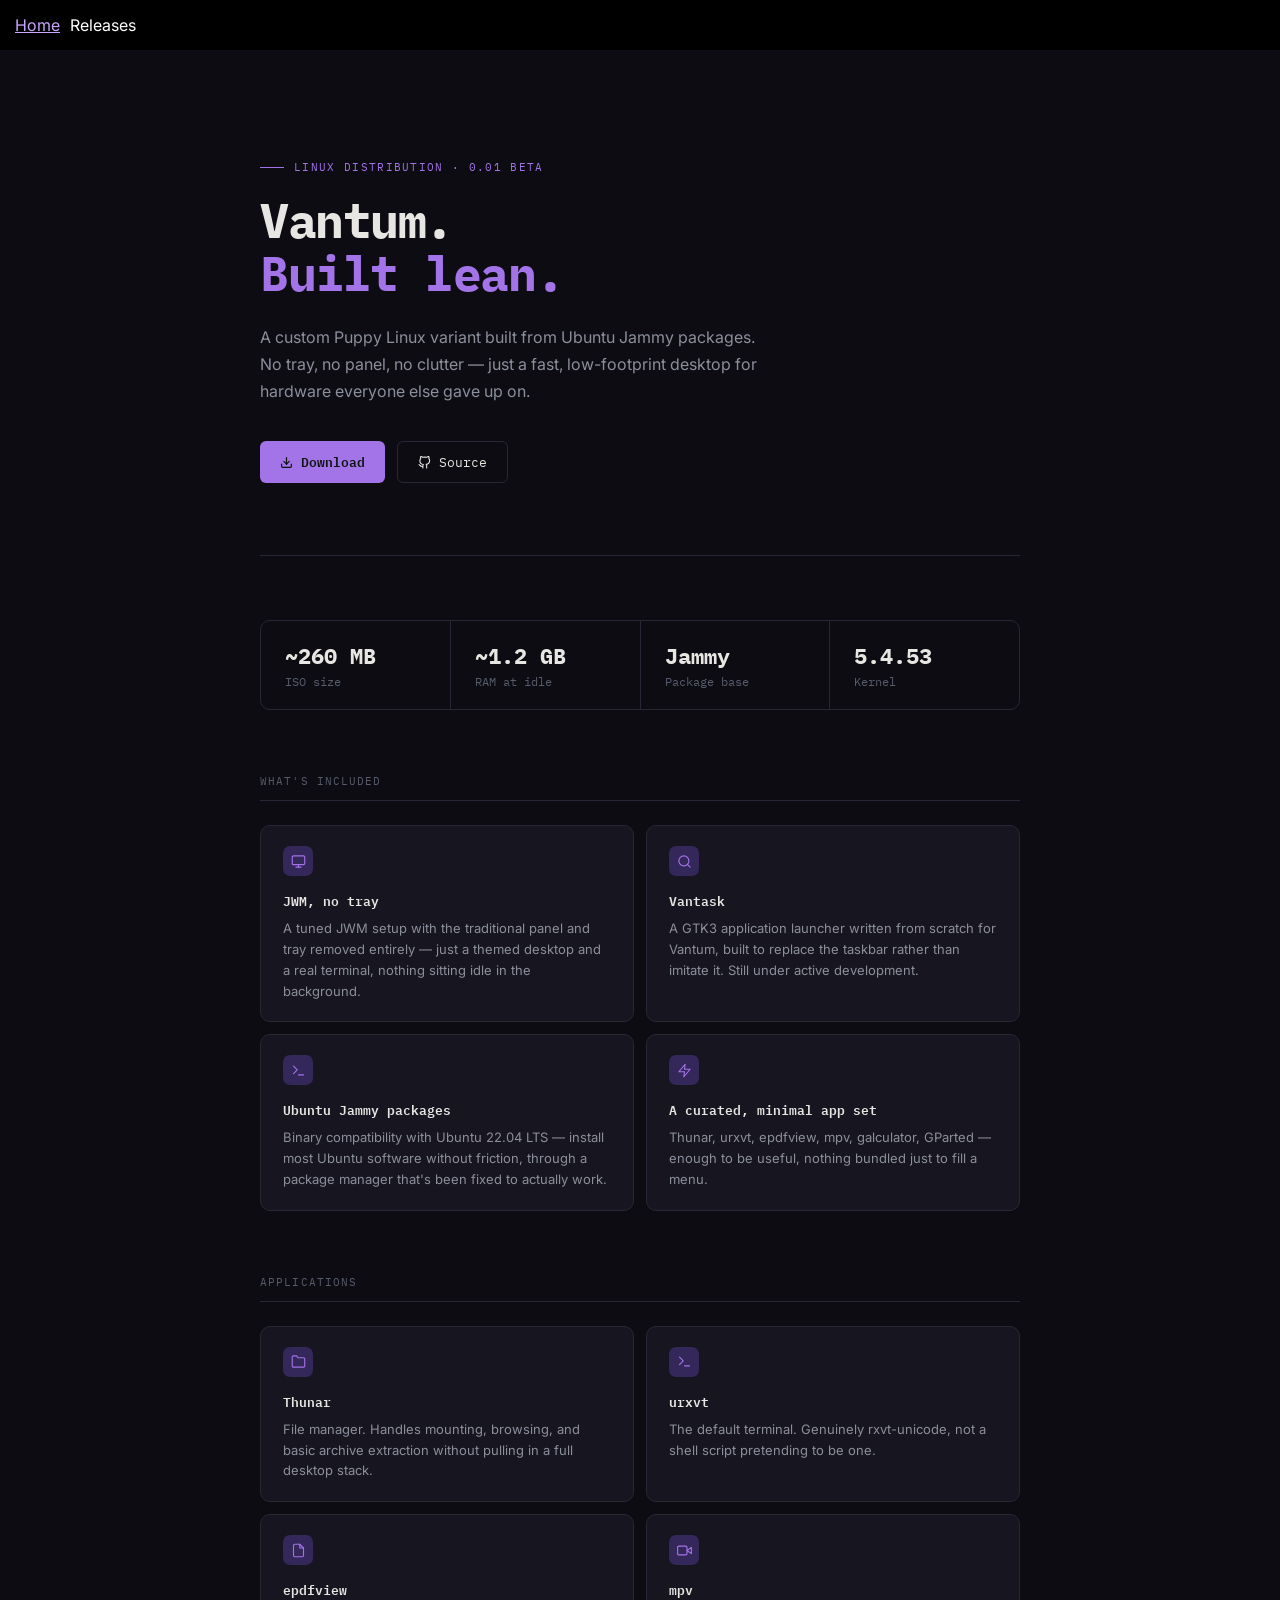
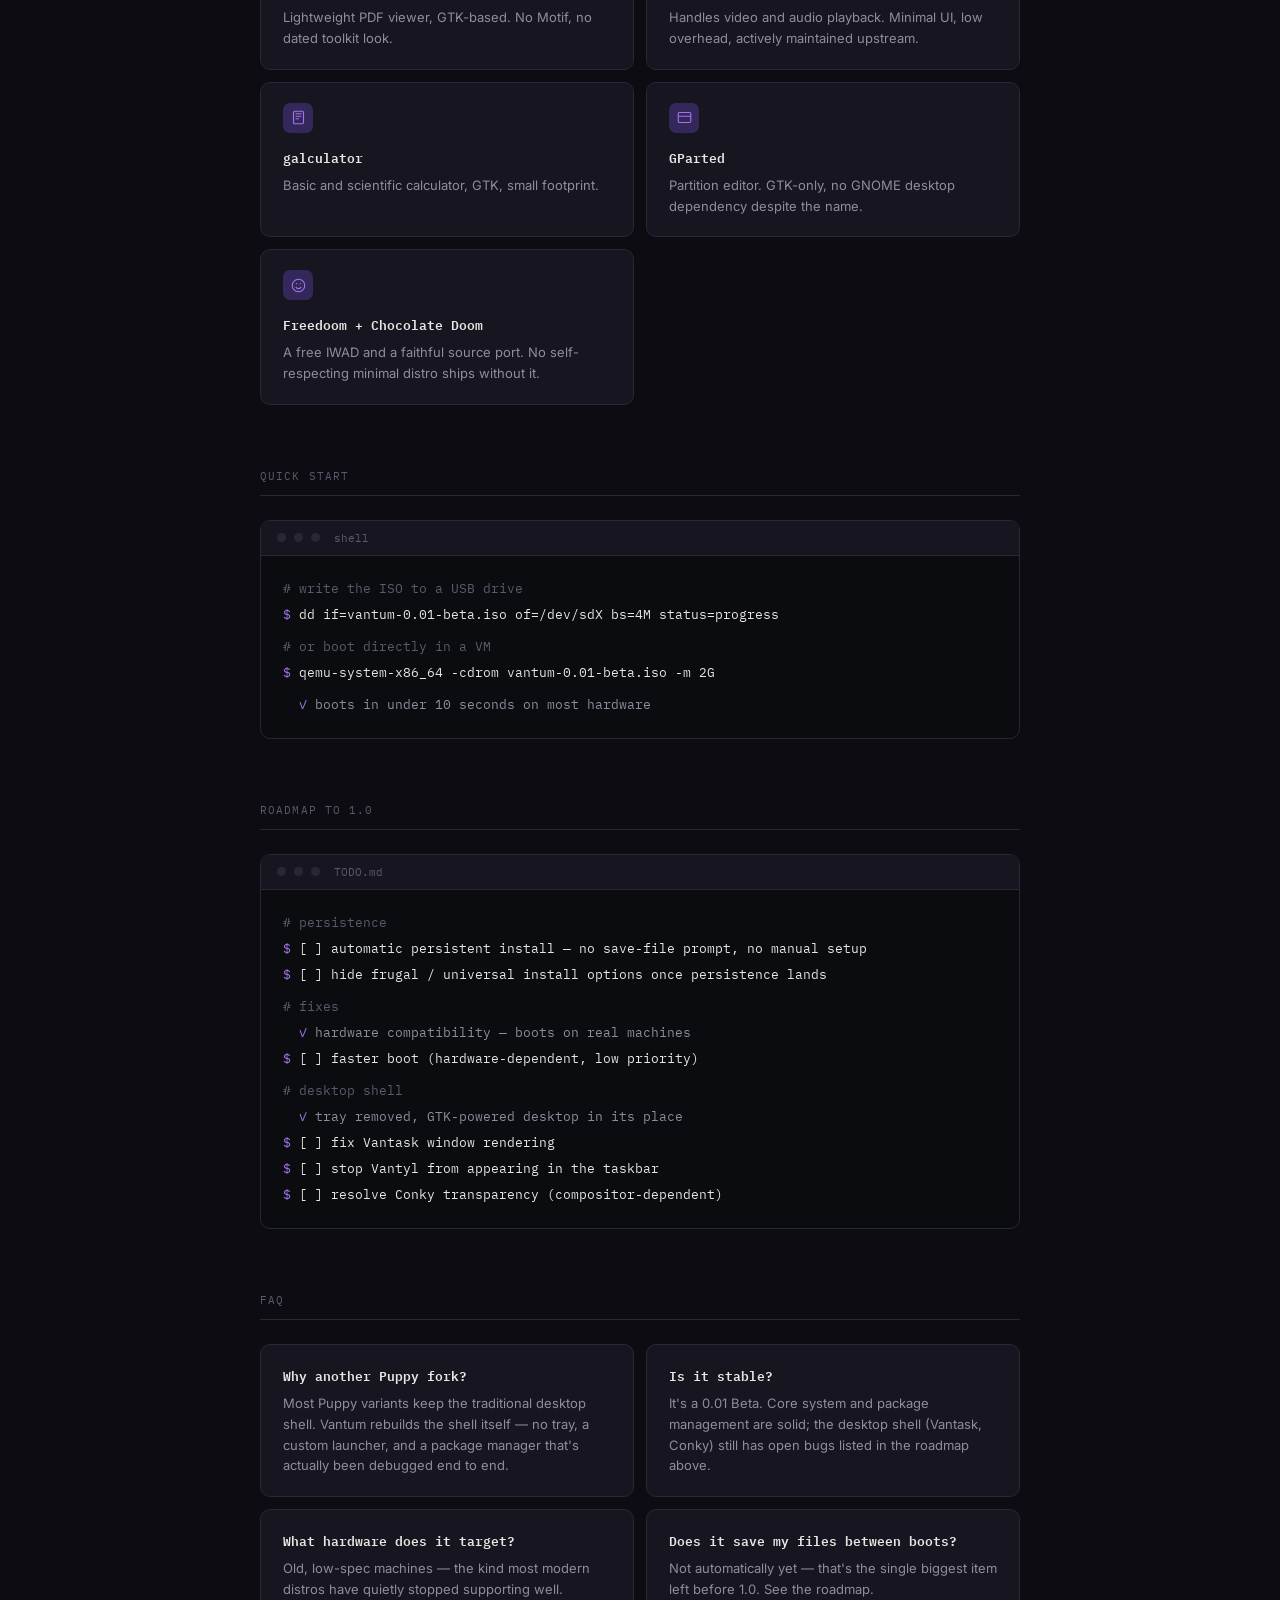
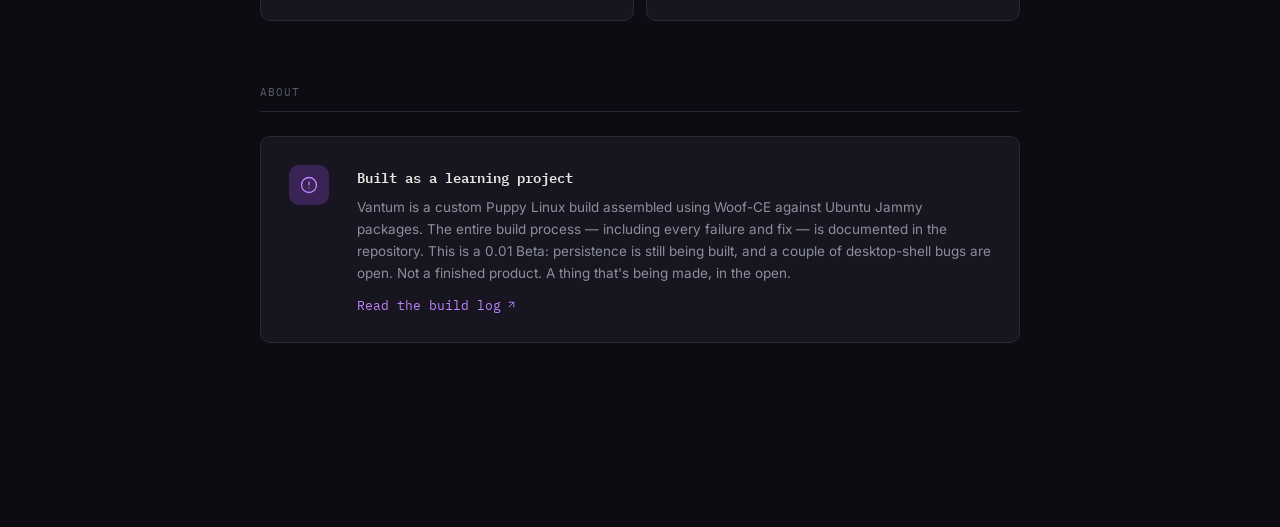
==== index.html @ b992422d "init: website" ====
<!doctype html>
<html lang="en">
  <head>
    <meta charset="UTF-8" />
    <meta name="viewport" content="width=device-width, initial-scale=1.0" />
    <title>Vantum — A lean Linux distribution</title>
    <link rel="preconnect" href="https://fonts.googleapis.com" />
    <link rel="preconnect" href="https://fonts.gstatic.com" crossorigin />
    <link
      href="https://fonts.googleapis.com/css2?family=IBM+Plex+Mono:wght@400;500;600;700&family=Inter:wght@400;500;600&display=swap"
      rel="stylesheet"
    />
    <link rel="stylesheet" href="css/style.css" />
    <link rel="stylesheet" href="css/home.css" />
  </head>
  <body>
    <nav>
      <a href="/index.html" class="current">Home</a>
      <a href="/releases.html">Releases</a>
    </nav>

    <div id="root">
      <div class="page">

        <!-- hero -->
        <section class="hero">
          <div class="eyebrow">Linux distribution · 0.01 Beta</div>
          <h1>Vantum.<br><span>Built lean.</span></h1>
          <p class="hero-desc">
            A custom Puppy Linux variant built from Ubuntu Jammy packages.
            No tray, no panel, no clutter — just a fast, low-footprint desktop
            for hardware everyone else gave up on.
          </p>
          <div class="hero-actions">
            <a href="/releases.html" class="btn-primary">
              <svg width="13" height="13" viewBox="0 0 24 24" fill="none" stroke="currentColor" stroke-width="2.2" stroke-linecap="round" stroke-linejoin="round"><path d="M21 15v4a2 2 0 0 1-2 2H5a2 2 0 0 1-2-2v-4"/><polyline points="7 10 12 15 17 10"/><line x1="12" y1="15" x2="12" y2="3"/></svg>
              Download
            </a>
            <a href="https://github.com/Hammad-hab/Vantum" class="btn-secondary" target="_blank">
              <svg width="13" height="13" viewBox="0 0 24 24" fill="none" stroke="currentColor" stroke-width="2" stroke-linecap="round" stroke-linejoin="round"><path d="M9 19c-5 1.5-5-2.5-7-3m14 6v-3.87a3.37 3.37 0 0 0-.94-2.61c3.14-.35 6.44-1.54 6.44-7A5.44 5.44 0 0 0 20 4.77 5.07 5.07 0 0 0 19.91 1S18.73.65 16 2.48a13.38 13.38 0 0 0-7 0C6.27.65 5.09 1 5.09 1A5.07 5.07 0 0 0 5 4.77a5.44 5.44 0 0 0-1.5 3.78c0 5.42 3.3 6.61 6.44 7A3.37 3.37 0 0 0 9 18.13V22"/></svg>
              Source
            </a>
          </div>
        </section>

        <!-- stats -->
        <div class="stats">
          <div class="stat">
            <div class="stat-value">~260 MB</div>
            <div class="stat-label">ISO size</div>
          </div>
          <div class="stat">
            <div class="stat-value">~1.2 GB</div>
            <div class="stat-label">RAM at idle</div>
          </div>
          <div class="stat">
            <div class="stat-value">Jammy</div>
            <div class="stat-label">Package base</div>
          </div>
          <div class="stat">
            <div class="stat-value">5.4.53</div>
            <div class="stat-label">Kernel</div>
          </div>
        </div>

        <!-- features -->
        <div class="section">
          <div class="section-label">What's included</div>
          <div class="features">
            <div class="feature">
              <div class="feature-icon">
                <svg viewBox="0 0 24 24"><rect x="2" y="3" width="20" height="14" rx="2"/><line x1="8" y1="21" x2="16" y2="21"/><line x1="12" y1="17" x2="12" y2="21"/></svg>
              </div>
              <h3>JWM, no tray</h3>
              <p>A tuned JWM setup with the traditional panel and tray removed entirely — just a themed desktop and a real terminal, nothing sitting idle in the background.</p>
            </div>
            <div class="feature">
              <div class="feature-icon">
                <svg viewBox="0 0 24 24"><circle cx="11" cy="11" r="8"/><line x1="21" y1="21" x2="16.65" y2="16.65"/></svg>
              </div>
              <h3>Vantask</h3>
              <p>A GTK3 application launcher written from scratch for Vantum, built to replace the taskbar rather than imitate it. Still under active development.</p>
            </div>
            <div class="feature">
              <div class="feature-icon">
                <svg viewBox="0 0 24 24"><polyline points="4 17 10 11 4 5"/><line x1="12" y1="19" x2="20" y2="19"/></svg>
              </div>
              <h3>Ubuntu Jammy packages</h3>
              <p>Binary compatibility with Ubuntu 22.04 LTS — install most Ubuntu software without friction, through a package manager that's been fixed to actually work.</p>
            </div>
            <div class="feature">
              <div class="feature-icon">
                <svg viewBox="0 0 24 24"><path d="M13 2L3 14h9l-1 8 10-12h-9l1-8z"/></svg>
              </div>
              <h3>A curated, minimal app set</h3>
              <p>Thunar, urxvt, epdfview, mpv, galculator, GParted — enough to be useful, nothing bundled just to fill a menu.</p>
            </div>
          </div>
        </div>

        <!-- applications -->
        <div class="section">
          <div class="section-label">Applications</div>
          <div class="features">
            <div class="feature">
              <div class="feature-icon">
                <svg viewBox="0 0 24 24"><path d="M22 19a2 2 0 0 1-2 2H4a2 2 0 0 1-2-2V5a2 2 0 0 1 2-2h5l2 3h9a2 2 0 0 1 2 2z"/></svg>
              </div>
              <h3>Thunar</h3>
              <p>File manager. Handles mounting, browsing, and basic archive extraction without pulling in a full desktop stack.</p>
            </div>
            <div class="feature">
              <div class="feature-icon">
                <svg viewBox="0 0 24 24"><polyline points="4 17 10 11 4 5"/><line x1="12" y1="19" x2="20" y2="19"/></svg>
              </div>
              <h3>urxvt</h3>
              <p>The default terminal. Genuinely rxvt-unicode, not a shell script pretending to be one.</p>
            </div>
            <div class="feature">
              <div class="feature-icon">
                <svg viewBox="0 0 24 24"><path d="M14 2H6a2 2 0 0 0-2 2v16a2 2 0 0 0 2 2h12a2 2 0 0 0 2-2V8z"/><polyline points="14 2 14 8 20 8"/></svg>
              </div>
              <h3>epdfview</h3>
              <p>Lightweight PDF viewer, GTK-based. No Motif, no dated toolkit look.</p>
            </div>
            <div class="feature">
              <div class="feature-icon">
                <svg viewBox="0 0 24 24"><polygon points="23 7 16 12 23 17 23 7"/><rect x="1" y="5" width="15" height="14" rx="2"/></svg>
              </div>
              <h3>mpv</h3>
              <p>Handles video and audio playback. Minimal UI, low overhead, actively maintained upstream.</p>
            </div>
            <div class="feature">
              <div class="feature-icon">
                <svg viewBox="0 0 24 24"><rect x="4" y="2" width="16" height="20" rx="2"/><line x1="8" y1="6" x2="16" y2="6"/><line x1="8" y1="10" x2="16" y2="10"/><line x1="8" y1="14" x2="12" y2="14"/></svg>
              </div>
              <h3>galculator</h3>
              <p>Basic and scientific calculator, GTK, small footprint.</p>
            </div>
            <div class="feature">
              <div class="feature-icon">
                <svg viewBox="0 0 24 24"><rect x="2" y="4" width="20" height="16" rx="2"/><line x1="2" y1="10" x2="22" y2="10"/></svg>
              </div>
              <h3>GParted</h3>
              <p>Partition editor. GTK-only, no GNOME desktop dependency despite the name.</p>
            </div>
            <div class="feature">
              <div class="feature-icon">
                <svg viewBox="0 0 24 24"><circle cx="12" cy="12" r="10"/><path d="M8 15s1.5 2 4 2 4-2 4-2"/><line x1="9" y1="9" x2="9.01" y2="9"/><line x1="15" y1="9" x2="15.01" y2="9"/></svg>
              </div>
              <h3>Freedoom + Chocolate Doom</h3>
              <p>A free IWAD and a faithful source port. No self-respecting minimal distro ships without it.</p>
            </div>
          </div>
        </div>

        <!-- quick start terminal -->
        <div class="section">
          <div class="section-label">Quick start</div>
          <div class="terminal">
            <div class="terminal-bar">
              <div class="dot"></div>
              <div class="dot"></div>
              <div class="dot"></div>
              <span class="terminal-title">shell</span>
            </div>
            <div class="terminal-body">
              <span class="t-comment"># write the ISO to a USB drive</span><br>
              <span class="t-cmd">dd if=vantum-0.01-beta.iso of=/dev/sdX bs=4M status=progress</span><br>
              <span class="t-gap"></span>
              <span class="t-comment"># or boot directly in a VM</span><br>
              <span class="t-cmd">qemu-system-x86_64 -cdrom vantum-0.01-beta.iso -m 2G</span><br>
              <span class="t-gap"></span>
              <span class="t-out"><span class="t-ok">✓</span> boots in under 10 seconds on most hardware</span>
            </div>
          </div>
        </div>

        <!-- roadmap -->
        <div class="section">
          <div class="section-label">Roadmap to 1.0</div>
          <div class="terminal">
            <div class="terminal-bar">
              <div class="dot"></div>
              <div class="dot"></div>
              <div class="dot"></div>
              <span class="terminal-title">TODO.md</span>
            </div>
            <div class="terminal-body">
              <span class="t-comment"># persistence</span><br>
              <span class="t-cmd">[ ] automatic persistent install — no save-file prompt, no manual setup</span><br>
              <span class="t-cmd">[ ] hide frugal / universal install options once persistence lands</span><br>
              <span class="t-gap"></span>
              <span class="t-comment"># fixes</span><br>
              <span class="t-out"><span class="t-ok">✓</span> hardware compatibility — boots on real machines</span><br>
              <span class="t-cmd">[ ] faster boot (hardware-dependent, low priority)</span><br>
              <span class="t-gap"></span>
              <span class="t-comment"># desktop shell</span><br>
              <span class="t-out"><span class="t-ok">✓</span> tray removed, GTK-powered desktop in its place</span><br>
              <span class="t-cmd">[ ] fix Vantask window rendering</span><br>
              <span class="t-cmd">[ ] stop Vantyl from appearing in the taskbar</span><br>
              <span class="t-cmd">[ ] resolve Conky transparency (compositor-dependent)</span>
            </div>
          </div>
        </div>

        <!-- faq -->
        <div class="section">
          <div class="section-label">FAQ</div>
          <div class="features">
            <div class="feature">
              <h3>Why another Puppy fork?</h3>
              <p>Most Puppy variants keep the traditional desktop shell. Vantum rebuilds the shell itself — no tray, a custom launcher, and a package manager that's actually been debugged end to end.</p>
            </div>
            <div class="feature">
              <h3>Is it stable?</h3>
              <p>It's a 0.01 Beta. Core system and package management are solid; the desktop shell (Vantask, Conky) still has open bugs listed in the roadmap above.</p>
            </div>
            <div class="feature">
              <h3>What hardware does it target?</h3>
              <p>Old, low-spec machines — the kind most modern distros have quietly stopped supporting well.</p>
            </div>
            <div class="feature">
              <h3>Does it save my files between boots?</h3>
              <p>Not automatically yet — that's the single biggest item left before 1.0. See the roadmap.</p>
            </div>
          </div>
        </div>

        <!-- about strip -->
        <div class="section">
          <div class="section-label">About</div>
          <div class="about-strip">
            <div class="about-strip-icon">
              <svg viewBox="0 0 24 24"><circle cx="12" cy="12" r="10"/><line x1="12" y1="8" x2="12" y2="12"/><line x1="12" y1="16" x2="12.01" y2="16"/></svg>
            </div>
            <div>
              <h3>Built as a learning project</h3>
              <p>
                Vantum is a custom Puppy Linux build assembled using Woof-CE against Ubuntu Jammy packages.
                The entire build process — including every failure and fix — is documented in the repository.
                This is a 0.01 Beta: persistence is still being built, and a couple of desktop-shell bugs are
                open. Not a finished product. A thing that's being made, in the open.
              </p>
              <a href="https://github.com/Hammad-hab/BeasOS" target="_blank">
                Read the build log
                <svg width="11" height="11" viewBox="0 0 24 24" fill="none" stroke="currentColor" stroke-width="2" stroke-linecap="round" stroke-linejoin="round"><line x1="7" y1="17" x2="17" y2="7"/><polyline points="7 7 17 7 17 17"/></svg>
              </a>
            </div>
          </div>
        </div>

      </div>
    </div>
  </body>
</html>
---- css/style.css ----
:root{
  --bg: #0d0c12;
  --panel: #17151f;
  --panel-border: #2a2635;
  --rail: #35304a;
  --text: #e7e6e2;
  --text-dim: #8b8f9c;
  --text-faint: #565c6b;
  --accent-add: #a374e8;
  --accent-add-dim: #34275a;
  --accent-tag: #c084fc;
  --accent-tag-dim: #3a2456;
  --accent-warn: #e8a23d;
  --focus: #c9a6ff;
  --radius: 10px;
}

*{ margin:0; padding:0; box-sizing:border-box; }

html{ color-scheme: dark; }

body{
  background:
    radial-gradient(1200px 500px at 15% -10%, rgba(163,116,232,0.08), transparent 60%),
    var(--bg);
  color: var(--text);
  font-family: 'Inter', system-ui, sans-serif;
}


nav {
  display: flex;
  flex-direction: row;
  width: 100vw;
  gap: 10px;
  background-color: black;
  padding: 15px;
  position: fixed;
  z-index: 100;
}


nav > a {
  color: white;
  text-decoration: none;
}

nav > a.current {
  color: #c9a6ff;
  text-decoration: underline;
}
---- css/home.css ----
#root {
        padding: 56px 24px 120px;
        min-height: 100vh;
        padding-top: 100px;
      }

      .page {
        max-width: 760px;
        margin: 0 auto;
      }

      a { color: var(--accent-tag); }
      a:focus-visible, button:focus-visible {
        outline: 2px solid var(--focus);
        outline-offset: 2px;
        border-radius: 4px;
      }

      /* ---- hero ---- */

      .hero {
        padding: 60px 0 72px;
        border-bottom: 1px solid var(--panel-border);
        margin-bottom: 64px;
      }

      .eyebrow {
        font-family: 'IBM Plex Mono', monospace;
        font-size: 11px;
        letter-spacing: 0.12em;
        text-transform: uppercase;
        color: var(--accent-add);
        margin-bottom: 20px;
        display: flex;
        align-items: center;
        gap: 10px;
      }

      .eyebrow::before {
        content: '';
        display: inline-block;
        width: 24px;
        height: 1px;
        background: var(--accent-add);
      }

      h1 {
        font-family: 'IBM Plex Mono', monospace;
        font-size: 48px;
        font-weight: 700;
        letter-spacing: -0.03em;
        line-height: 1.1;
        color: var(--text);
        margin-bottom: 24px;
      }

      h1 span {
        color: var(--accent-add);
      }

      .hero-desc {
        font-size: 16px;
        color: var(--text-dim);
        line-height: 1.7;
        max-width: 520px;
        margin-bottom: 36px;
      }

      .hero-actions {
        display: flex;
        gap: 12px;
        flex-wrap: wrap;
      }

      .btn-primary {
        font-family: 'IBM Plex Mono', monospace;
        font-size: 13px;
        font-weight: 600;
        background: var(--accent-add);
        color: #0d1410;
        border: none;
        padding: 10px 20px;
        border-radius: 6px;
        cursor: pointer;
        text-decoration: none;
        display: inline-flex;
        align-items: center;
        gap: 8px;
        transition: opacity .15s ease;
      }

      .btn-primary:hover { opacity: 0.88; color: #0d1410; }

      .btn-secondary {
        font-family: 'IBM Plex Mono', monospace;
        font-size: 13px;
        background: transparent;
        color: var(--text);
        border: 1px solid var(--panel-border);
        padding: 10px 20px;
        border-radius: 6px;
        cursor: pointer;
        text-decoration: none;
        display: inline-flex;
        align-items: center;
        gap: 8px;
        transition: border-color .15s ease;
      }

      .btn-secondary:hover { border-color: var(--rail); color: var(--text); }

      /* ---- stats row ---- */

      .stats {
        display: flex;
        gap: 0;
        border: 1px solid var(--panel-border);
        border-radius: var(--radius);
        overflow: hidden;
        margin-bottom: 64px;
      }

      .stat {
        flex: 1;
        padding: 20px 24px;
        border-right: 1px solid var(--panel-border);
      }

      .stat:last-child { border-right: none; }

      .stat-value {
        font-family: 'IBM Plex Mono', monospace;
        font-size: 22px;
        font-weight: 700;
        color: var(--text);
        margin-bottom: 4px;
      }

      .stat-label {
        font-size: 12px;
        color: var(--text-faint);
        font-family: 'IBM Plex Mono', monospace;
      }

      /* ---- section ---- */

      .section {
        margin-bottom: 64px;
      }

      .section-label {
        font-family: 'IBM Plex Mono', monospace;
        font-size: 11px;
        letter-spacing: 0.1em;
        text-transform: uppercase;
        color: var(--text-faint);
        margin-bottom: 24px;
        padding-bottom: 12px;
        border-bottom: 1px solid var(--panel-border);
      }

      /* ---- feature grid ---- */

      .features {
        display: grid;
        grid-template-columns: 1fr 1fr;
        gap: 12px;
      }

      .feature {
        background: var(--panel);
        border: 1px solid var(--panel-border);
        border-radius: var(--radius);
        padding: 20px 22px;
        transition: border-color .15s ease;
      }

      .feature:hover { border-color: var(--rail); }

      .feature-icon {
        width: 30px;
        height: 30px;
        border-radius: 7px;
        background: var(--accent-add-dim);
        display: flex;
        align-items: center;
        justify-content: center;
        margin-bottom: 14px;
      }

      .feature-icon svg {
        width: 15px;
        height: 15px;
        stroke: var(--accent-add);
        fill: none;
        stroke-width: 1.8;
        stroke-linecap: round;
        stroke-linejoin: round;
      }

      .feature h3 {
        font-family: 'IBM Plex Mono', monospace;
        font-size: 13px;
        font-weight: 600;
        color: var(--text);
        margin-bottom: 6px;
      }

      .feature p {
        font-size: 13px;
        color: var(--text-dim);
        line-height: 1.6;
      }

      /* ---- terminal block ---- */

      .terminal {
        background: #0a0c10;
        border: 1px solid var(--panel-border);
        border-radius: var(--radius);
        overflow: hidden;
      }

      .terminal-bar {
        background: var(--panel);
        border-bottom: 1px solid var(--panel-border);
        padding: 10px 16px;
        display: flex;
        align-items: center;
        gap: 8px;
      }

      .dot {
        width: 9px;
        height: 9px;
        border-radius: 50%;
        background: var(--panel-border);
      }

      .terminal-title {
        font-family: 'IBM Plex Mono', monospace;
        font-size: 11px;
        color: var(--text-faint);
        margin-left: 6px;
      }

      .terminal-body {
        padding: 20px 22px;
        font-family: 'IBM Plex Mono', monospace;
        font-size: 13px;
        line-height: 2;
      }

      .t-comment { color: var(--text-faint); }
      .t-cmd { color: var(--text); }
      .t-cmd::before { content: '$ '; color: var(--accent-add); }
      .t-out { color: var(--text-dim); padding-left: 16px; }
      .t-ok { color: var(--accent-add); }
      .t-gap { display: block; height: 6px; }

      /* ---- about strip ---- */

      .about-strip {
        background: var(--panel);
        border: 1px solid var(--panel-border);
        border-radius: var(--radius);
        padding: 28px 28px;
        display: flex;
        gap: 28px;
        align-items: flex-start;
      }

      .about-strip-icon {
        flex-shrink: 0;
        width: 40px;
        height: 40px;
        border-radius: 10px;
        background: var(--accent-tag-dim);
        display: flex;
        align-items: center;
        justify-content: center;
      }

      .about-strip-icon svg {
        width: 18px;
        height: 18px;
        stroke: var(--accent-tag);
        fill: none;
        stroke-width: 1.7;
        stroke-linecap: round;
        stroke-linejoin: round;
      }

      .about-strip h3 {
        font-family: 'IBM Plex Mono', monospace;
        font-size: 14px;
        font-weight: 600;
        color: var(--text);
        margin-bottom: 8px;
      }

      .about-strip p {
        font-size: 13.5px;
        color: var(--text-dim);
        line-height: 1.65;
      }

      .about-strip a {
        display: inline-flex;
        align-items: center;
        gap: 5px;
        margin-top: 12px;
        font-family: 'IBM Plex Mono', monospace;
        font-size: 12.5px;
        color: var(--accent-tag);
        text-decoration: none;
      }

      .about-strip a:hover { text-decoration: underline; }

      @media (max-width: 560px) {
        h1 { font-size: 32px; }
        .features { grid-template-columns: 1fr; }
        .stats { flex-direction: column; }
        .stat { border-right: none; border-bottom: 1px solid var(--panel-border); }
        .stat:last-child { border-bottom: none; }
        .about-strip { flex-direction: column; gap: 16px; }
      }
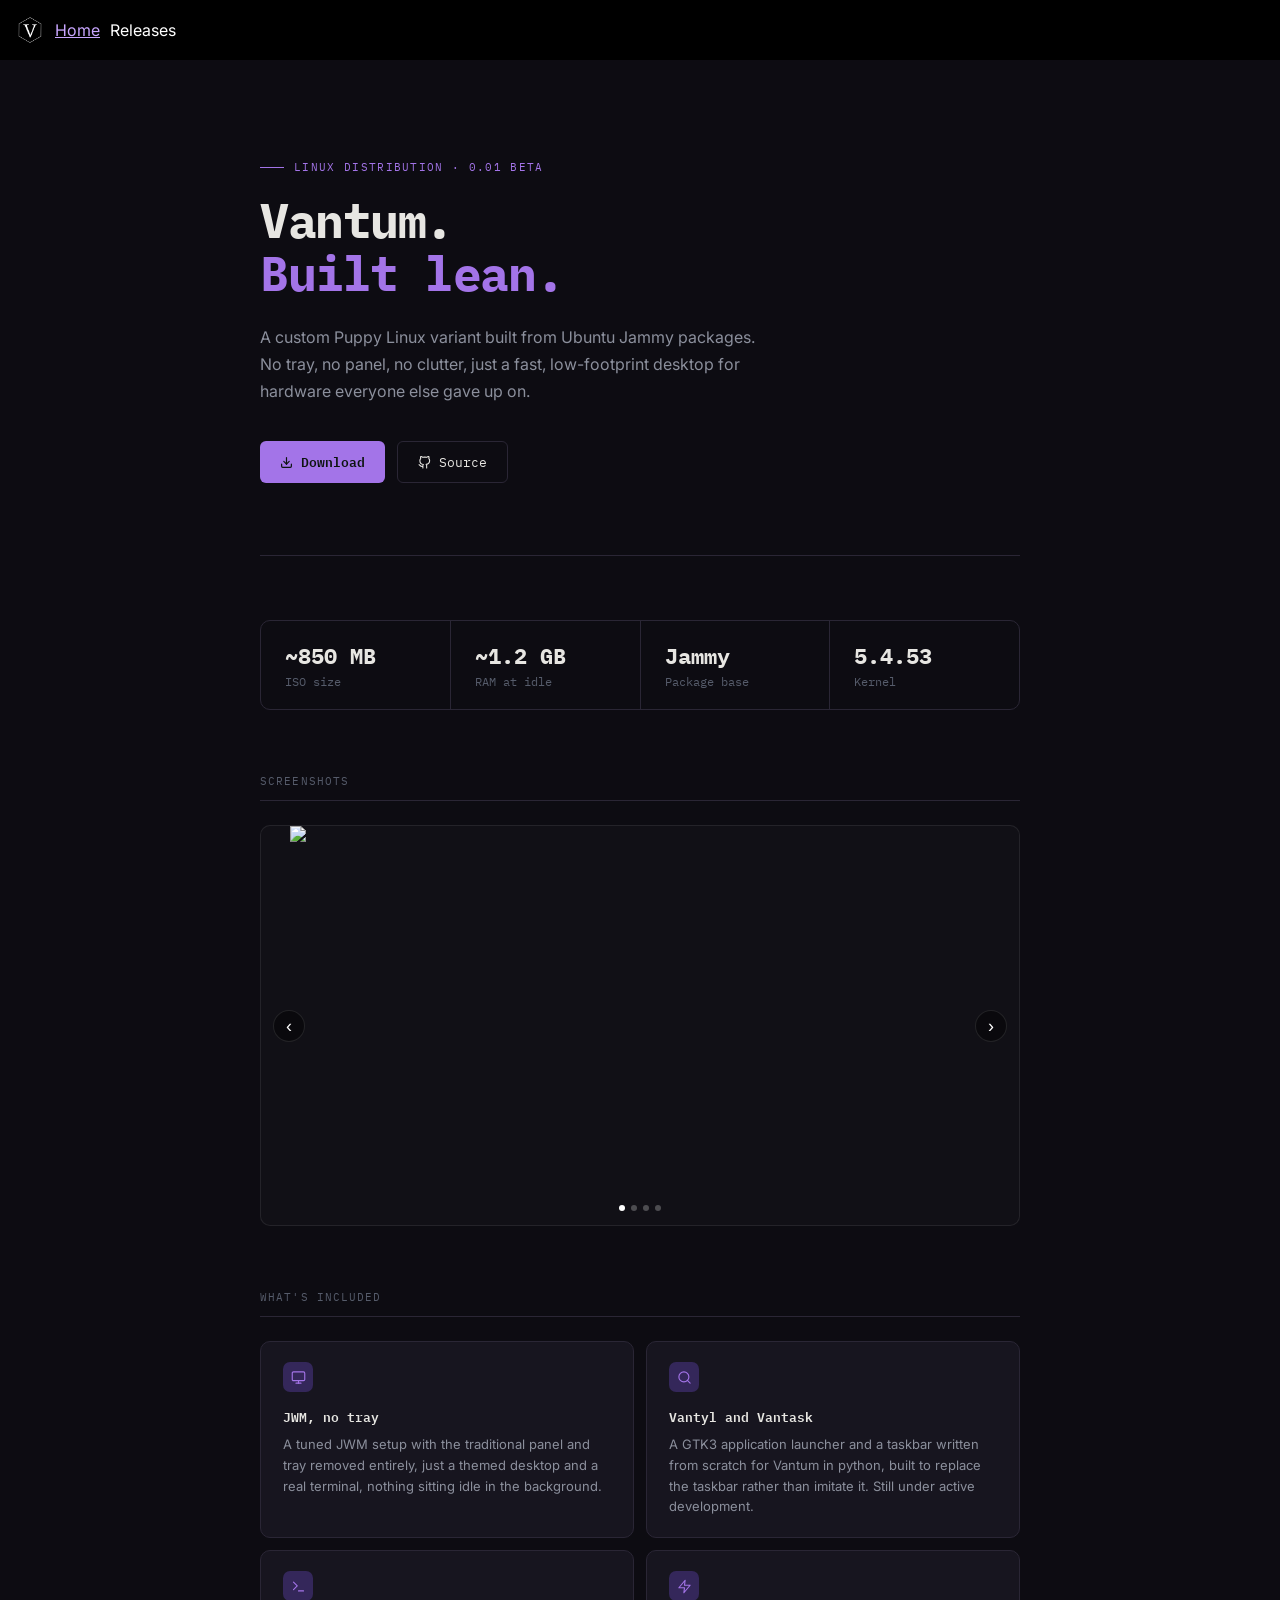
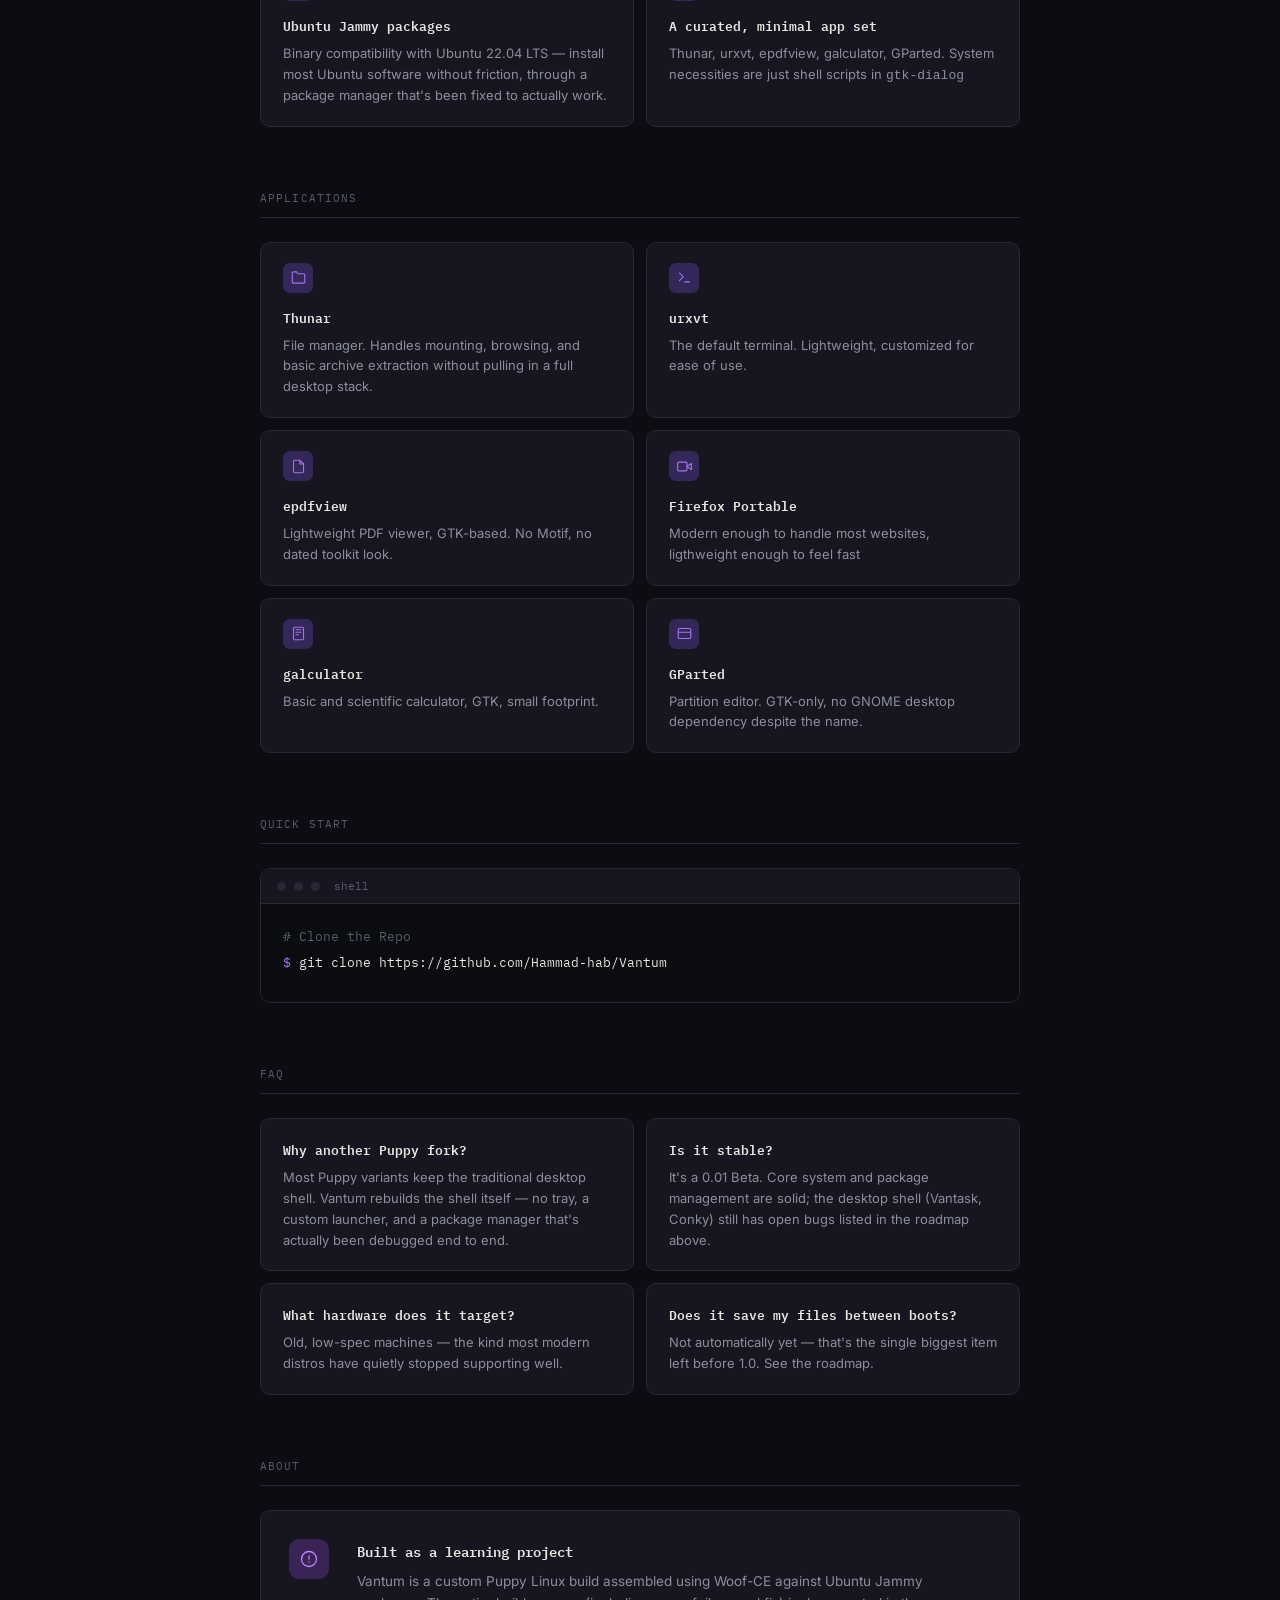
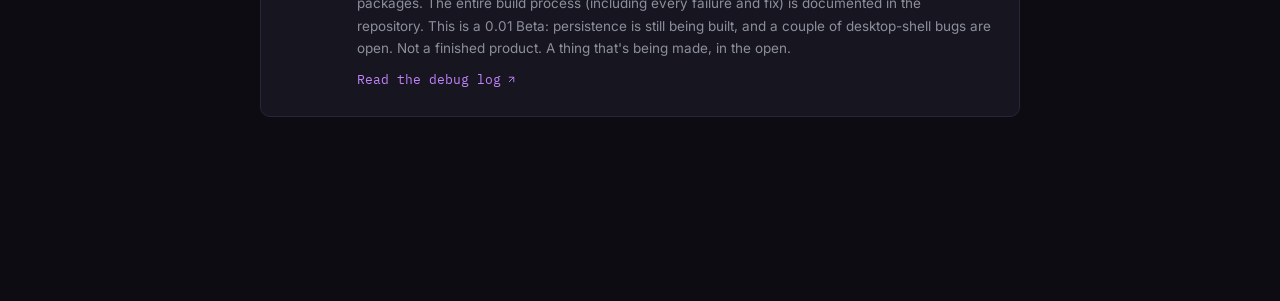
==== commit 64abdafa: "feat: add assets" ====
--- a/index.html
+++ b/index.html
@@ -11,42 +11,76 @@
       rel="stylesheet"
     />
     <link rel="stylesheet" href="css/style.css" />
+    <link
+      rel="shortcut icon"
+      href="assets/launcher-icon.png"
+      type="image/x-icon"
+    />
     <link rel="stylesheet" href="css/home.css" />
   </head>
   <body>
     <nav>
-      <a href="/index.html" class="current">Home</a>
-      <a href="/releases.html">Releases</a>
+      <img src="assets/launcher-icon.png" width="30px" />
+      <a href="index.html" class="current">Home</a>
+      <a href="releases.html">Releases</a>
     </nav>
 
     <div id="root">
       <div class="page">
-
         <!-- hero -->
         <section class="hero">
           <div class="eyebrow">Linux distribution · 0.01 Beta</div>
-          <h1>Vantum.<br><span>Built lean.</span></h1>
+          <h1>Vantum.<br /><span>Built lean.</span></h1>
           <p class="hero-desc">
-            A custom Puppy Linux variant built from Ubuntu Jammy packages.
-            No tray, no panel, no clutter — just a fast, low-footprint desktop
-            for hardware everyone else gave up on.
+            A custom Puppy Linux variant built from Ubuntu Jammy packages. No
+            tray, no panel, no clutter, just a fast, low-footprint desktop for
+            hardware everyone else gave up on.
           </p>
           <div class="hero-actions">
-            <a href="/releases.html" class="btn-primary">
-              <svg width="13" height="13" viewBox="0 0 24 24" fill="none" stroke="currentColor" stroke-width="2.2" stroke-linecap="round" stroke-linejoin="round"><path d="M21 15v4a2 2 0 0 1-2 2H5a2 2 0 0 1-2-2v-4"/><polyline points="7 10 12 15 17 10"/><line x1="12" y1="15" x2="12" y2="3"/></svg>
+            <a href="releases.html" class="btn-primary">
+              <svg
+                width="13"
+                height="13"
+                viewBox="0 0 24 24"
+                fill="none"
+                stroke="currentColor"
+                stroke-width="2.2"
+                stroke-linecap="round"
+                stroke-linejoin="round"
+              >
+                <path d="M21 15v4a2 2 0 0 1-2 2H5a2 2 0 0 1-2-2v-4" />
+                <polyline points="7 10 12 15 17 10" />
+                <line x1="12" y1="15" x2="12" y2="3" />
+              </svg>
               Download
             </a>
-            <a href="https://github.com/Hammad-hab/Vantum" class="btn-secondary" target="_blank">
-              <svg width="13" height="13" viewBox="0 0 24 24" fill="none" stroke="currentColor" stroke-width="2" stroke-linecap="round" stroke-linejoin="round"><path d="M9 19c-5 1.5-5-2.5-7-3m14 6v-3.87a3.37 3.37 0 0 0-.94-2.61c3.14-.35 6.44-1.54 6.44-7A5.44 5.44 0 0 0 20 4.77 5.07 5.07 0 0 0 19.91 1S18.73.65 16 2.48a13.38 13.38 0 0 0-7 0C6.27.65 5.09 1 5.09 1A5.07 5.07 0 0 0 5 4.77a5.44 5.44 0 0 0-1.5 3.78c0 5.42 3.3 6.61 6.44 7A3.37 3.37 0 0 0 9 18.13V22"/></svg>
+            <a
+              href="https://github.com/Hammad-hab/Vantum"
+              class="btn-secondary"
+              target="_blank"
+            >
+              <svg
+                width="13"
+                height="13"
+                viewBox="0 0 24 24"
+                fill="none"
+                stroke="currentColor"
+                stroke-width="2"
+                stroke-linecap="round"
+                stroke-linejoin="round"
+              >
+                <path
+                  d="M9 19c-5 1.5-5-2.5-7-3m14 6v-3.87a3.37 3.37 0 0 0-.94-2.61c3.14-.35 6.44-1.54 6.44-7A5.44 5.44 0 0 0 20 4.77 5.07 5.07 0 0 0 19.91 1S18.73.65 16 2.48a13.38 13.38 0 0 0-7 0C6.27.65 5.09 1 5.09 1A5.07 5.07 0 0 0 5 4.77a5.44 5.44 0 0 0-1.5 3.78c0 5.42 3.3 6.61 6.44 7A3.37 3.37 0 0 0 9 18.13V22"
+                />
+              </svg>
               Source
             </a>
           </div>
         </section>
-
         <!-- stats -->
         <div class="stats">
           <div class="stat">
-            <div class="stat-value">~260 MB</div>
+            <div class="stat-value">~850 MB</div>
             <div class="stat-label">ISO size</div>
           </div>
           <div class="stat">
@@ -63,37 +97,103 @@
           </div>
         </div>
 
+        <!-- carousel -->
+        <div class="section">
+          <div class="section-label">Screenshots</div>
+          <div class="carousel" id="carousel">
+            <div class="carousel-track" id="carouselTrack">
+              <div class="carousel-slide">
+                <img
+                  src="https://raw.githubusercontent.com/Hammad-hab/Vantum/ab0e6f7c668e1e8c95f95140a2d56438eb7d95a4/assets/screenshot.png"
+                  width="700px"
+                />
+              </div>
+              <div class="carousel-slide">
+                <img src="assets/ss1.png" width="700px" />
+              </div>
+              <div class="carousel-slide">
+                <img src="assets/ss2.png" width="700px" />
+              </div>
+              <div class="carousel-slide">
+                <img src="assets/ss3.png" width="700px" />
+              </div>
+            </div>
+            <button
+              class="carousel-arrow prev"
+              id="carouselPrev"
+              aria-label="Previous"
+            >
+              ‹
+            </button>
+            <button
+              class="carousel-arrow next"
+              id="carouselNext"
+              aria-label="Next"
+            >
+              ›
+            </button>
+            <div class="carousel-dots" id="carouselDots"></div>
+          </div>
+        </div>
+
         <!-- features -->
         <div class="section">
           <div class="section-label">What's included</div>
           <div class="features">
             <div class="feature">
               <div class="feature-icon">
-                <svg viewBox="0 0 24 24"><rect x="2" y="3" width="20" height="14" rx="2"/><line x1="8" y1="21" x2="16" y2="21"/><line x1="12" y1="17" x2="12" y2="21"/></svg>
+                <svg viewBox="0 0 24 24">
+                  <rect x="2" y="3" width="20" height="14" rx="2" />
+                  <line x1="8" y1="21" x2="16" y2="21" />
+                  <line x1="12" y1="17" x2="12" y2="21" />
+                </svg>
               </div>
               <h3>JWM, no tray</h3>
-              <p>A tuned JWM setup with the traditional panel and tray removed entirely — just a themed desktop and a real terminal, nothing sitting idle in the background.</p>
-            </div>
-            <div class="feature">
-              <div class="feature-icon">
-                <svg viewBox="0 0 24 24"><circle cx="11" cy="11" r="8"/><line x1="21" y1="21" x2="16.65" y2="16.65"/></svg>
-              </div>
-              <h3>Vantask</h3>
-              <p>A GTK3 application launcher written from scratch for Vantum, built to replace the taskbar rather than imitate it. Still under active development.</p>
-            </div>
-            <div class="feature">
-              <div class="feature-icon">
-                <svg viewBox="0 0 24 24"><polyline points="4 17 10 11 4 5"/><line x1="12" y1="19" x2="20" y2="19"/></svg>
+              <p>
+                A tuned JWM setup with the traditional panel and tray removed
+                entirely, just a themed desktop and a real terminal, nothing
+                sitting idle in the background.
+              </p>
+            </div>
+            <div class="feature">
+              <div class="feature-icon">
+                <svg viewBox="0 0 24 24">
+                  <circle cx="11" cy="11" r="8" />
+                  <line x1="21" y1="21" x2="16.65" y2="16.65" />
+                </svg>
+              </div>
+              <h3>Vantyl and Vantask</h3>
+              <p>
+                A GTK3 application launcher and a taskbar written from scratch
+                for Vantum in python, built to replace the taskbar rather than
+                imitate it. Still under active development.
+              </p>
+            </div>
+            <div class="feature">
+              <div class="feature-icon">
+                <svg viewBox="0 0 24 24">
+                  <polyline points="4 17 10 11 4 5" />
+                  <line x1="12" y1="19" x2="20" y2="19" />
+                </svg>
               </div>
               <h3>Ubuntu Jammy packages</h3>
-              <p>Binary compatibility with Ubuntu 22.04 LTS — install most Ubuntu software without friction, through a package manager that's been fixed to actually work.</p>
-            </div>
-            <div class="feature">
-              <div class="feature-icon">
-                <svg viewBox="0 0 24 24"><path d="M13 2L3 14h9l-1 8 10-12h-9l1-8z"/></svg>
+              <p>
+                Binary compatibility with Ubuntu 22.04 LTS — install most Ubuntu
+                software without friction, through a package manager that's been
+                fixed to actually work.
+              </p>
+            </div>
+            <div class="feature">
+              <div class="feature-icon">
+                <svg viewBox="0 0 24 24">
+                  <path d="M13 2L3 14h9l-1 8 10-12h-9l1-8z" />
+                </svg>
               </div>
               <h3>A curated, minimal app set</h3>
-              <p>Thunar, urxvt, epdfview, mpv, galculator, GParted — enough to be useful, nothing bundled just to fill a menu.</p>
+              <p>
+                Thunar, urxvt, epdfview, galculator, GParted. System necessities
+                are just shell scripts in <code>gtk-dialog</code>
+              </p>
             </div>
           </div>
         </div>
@@ -104,52 +204,82 @@
           <div class="features">
             <div class="feature">
               <div class="feature-icon">
-                <svg viewBox="0 0 24 24"><path d="M22 19a2 2 0 0 1-2 2H4a2 2 0 0 1-2-2V5a2 2 0 0 1 2-2h5l2 3h9a2 2 0 0 1 2 2z"/></svg>
+                <svg viewBox="0 0 24 24">
+                  <path
+                    d="M22 19a2 2 0 0 1-2 2H4a2 2 0 0 1-2-2V5a2 2 0 0 1 2-2h5l2 3h9a2 2 0 0 1 2 2z"
+                  />
+                </svg>
               </div>
               <h3>Thunar</h3>
-              <p>File manager. Handles mounting, browsing, and basic archive extraction without pulling in a full desktop stack.</p>
-            </div>
-            <div class="feature">
-              <div class="feature-icon">
-                <svg viewBox="0 0 24 24"><polyline points="4 17 10 11 4 5"/><line x1="12" y1="19" x2="20" y2="19"/></svg>
+              <p>
+                File manager. Handles mounting, browsing, and basic archive
+                extraction without pulling in a full desktop stack.
+              </p>
+            </div>
+            <div class="feature">
+              <div class="feature-icon">
+                <svg viewBox="0 0 24 24">
+                  <polyline points="4 17 10 11 4 5" />
+                  <line x1="12" y1="19" x2="20" y2="19" />
+                </svg>
               </div>
               <h3>urxvt</h3>
-              <p>The default terminal. Genuinely rxvt-unicode, not a shell script pretending to be one.</p>
-            </div>
-            <div class="feature">
-              <div class="feature-icon">
-                <svg viewBox="0 0 24 24"><path d="M14 2H6a2 2 0 0 0-2 2v16a2 2 0 0 0 2 2h12a2 2 0 0 0 2-2V8z"/><polyline points="14 2 14 8 20 8"/></svg>
+              <p>
+                The default terminal. Lightweight, customized for ease of use.
+              </p>
+            </div>
+            <div class="feature">
+              <div class="feature-icon">
+                <svg viewBox="0 0 24 24">
+                  <path
+                    d="M14 2H6a2 2 0 0 0-2 2v16a2 2 0 0 0 2 2h12a2 2 0 0 0 2-2V8z"
+                  />
+                  <polyline points="14 2 14 8 20 8" />
+                </svg>
               </div>
               <h3>epdfview</h3>
-              <p>Lightweight PDF viewer, GTK-based. No Motif, no dated toolkit look.</p>
-            </div>
-            <div class="feature">
-              <div class="feature-icon">
-                <svg viewBox="0 0 24 24"><polygon points="23 7 16 12 23 17 23 7"/><rect x="1" y="5" width="15" height="14" rx="2"/></svg>
-              </div>
-              <h3>mpv</h3>
-              <p>Handles video and audio playback. Minimal UI, low overhead, actively maintained upstream.</p>
-            </div>
-            <div class="feature">
-              <div class="feature-icon">
-                <svg viewBox="0 0 24 24"><rect x="4" y="2" width="16" height="20" rx="2"/><line x1="8" y1="6" x2="16" y2="6"/><line x1="8" y1="10" x2="16" y2="10"/><line x1="8" y1="14" x2="12" y2="14"/></svg>
+              <p>
+                Lightweight PDF viewer, GTK-based. No Motif, no dated toolkit
+                look.
+              </p>
+            </div>
+            <div class="feature">
+              <div class="feature-icon">
+                <svg viewBox="0 0 24 24">
+                  <polygon points="23 7 16 12 23 17 23 7" />
+                  <rect x="1" y="5" width="15" height="14" rx="2" />
+                </svg>
+              </div>
+              <h3>Firefox Portable</h3>
+              <p>
+                Modern enough to handle most websites, ligthweight enough to
+                feel fast
+              </p>
+            </div>
+            <div class="feature">
+              <div class="feature-icon">
+                <svg viewBox="0 0 24 24">
+                  <rect x="4" y="2" width="16" height="20" rx="2" />
+                  <line x1="8" y1="6" x2="16" y2="6" />
+                  <line x1="8" y1="10" x2="16" y2="10" />
+                  <line x1="8" y1="14" x2="12" y2="14" />
+                </svg>
               </div>
               <h3>galculator</h3>
               <p>Basic and scientific calculator, GTK, small footprint.</p>
             </div>
             <div class="feature">
               <div class="feature-icon">
-                <svg viewBox="0 0 24 24"><rect x="2" y="4" width="20" height="16" rx="2"/><line x1="2" y1="10" x2="22" y2="10"/></svg>
+                <svg viewBox="0 0 24 24">
+                  <rect x="2" y="4" width="20" height="16" rx="2" />
+                  <line x1="2" y1="10" x2="22" y2="10" />
+                </svg>
               </div>
               <h3>GParted</h3>
-              <p>Partition editor. GTK-only, no GNOME desktop dependency despite the name.</p>
-            </div>
-            <div class="feature">
-              <div class="feature-icon">
-                <svg viewBox="0 0 24 24"><circle cx="12" cy="12" r="10"/><path d="M8 15s1.5 2 4 2 4-2 4-2"/><line x1="9" y1="9" x2="9.01" y2="9"/><line x1="15" y1="9" x2="15.01" y2="9"/></svg>
-              </div>
-              <h3>Freedoom + Chocolate Doom</h3>
-              <p>A free IWAD and a faithful source port. No self-respecting minimal distro ships without it.</p>
+              <p>
+                Partition editor. GTK-only, no GNOME desktop dependency despite
+                the name.
+              </p>
             </div>
           </div>
         </div>
@@ -165,41 +295,11 @@
               <span class="terminal-title">shell</span>
             </div>
             <div class="terminal-body">
-              <span class="t-comment"># write the ISO to a USB drive</span><br>
-              <span class="t-cmd">dd if=vantum-0.01-beta.iso of=/dev/sdX bs=4M status=progress</span><br>
+              <span class="t-comment"># Clone the Repo</span><br />
+              <span class="t-cmd"
+                >git clone https://github.com/Hammad-hab/Vantum</span
+              ><br />
               <span class="t-gap"></span>
-              <span class="t-comment"># or boot directly in a VM</span><br>
-              <span class="t-cmd">qemu-system-x86_64 -cdrom vantum-0.01-beta.iso -m 2G</span><br>
-              <span class="t-gap"></span>
-              <span class="t-out"><span class="t-ok">✓</span> boots in under 10 seconds on most hardware</span>
-            </div>
-          </div>
-        </div>
-
-        <!-- roadmap -->
-        <div class="section">
-          <div class="section-label">Roadmap to 1.0</div>
-          <div class="terminal">
-            <div class="terminal-bar">
-              <div class="dot"></div>
-              <div class="dot"></div>
-              <div class="dot"></div>
-              <span class="terminal-title">TODO.md</span>
-            </div>
-            <div class="terminal-body">
-              <span class="t-comment"># persistence</span><br>
-              <span class="t-cmd">[ ] automatic persistent install — no save-file prompt, no manual setup</span><br>
-              <span class="t-cmd">[ ] hide frugal / universal install options once persistence lands</span><br>
-              <span class="t-gap"></span>
-              <span class="t-comment"># fixes</span><br>
-              <span class="t-out"><span class="t-ok">✓</span> hardware compatibility — boots on real machines</span><br>
-              <span class="t-cmd">[ ] faster boot (hardware-dependent, low priority)</span><br>
-              <span class="t-gap"></span>
-              <span class="t-comment"># desktop shell</span><br>
-              <span class="t-out"><span class="t-ok">✓</span> tray removed, GTK-powered desktop in its place</span><br>
-              <span class="t-cmd">[ ] fix Vantask window rendering</span><br>
-              <span class="t-cmd">[ ] stop Vantyl from appearing in the taskbar</span><br>
-              <span class="t-cmd">[ ] resolve Conky transparency (compositor-dependent)</span>
             </div>
           </div>
         </div>
@@ -210,19 +310,33 @@
           <div class="features">
             <div class="feature">
               <h3>Why another Puppy fork?</h3>
-              <p>Most Puppy variants keep the traditional desktop shell. Vantum rebuilds the shell itself — no tray, a custom launcher, and a package manager that's actually been debugged end to end.</p>
+              <p>
+                Most Puppy variants keep the traditional desktop shell. Vantum
+                rebuilds the shell itself — no tray, a custom launcher, and a
+                package manager that's actually been debugged end to end.
+              </p>
             </div>
             <div class="feature">
               <h3>Is it stable?</h3>
-              <p>It's a 0.01 Beta. Core system and package management are solid; the desktop shell (Vantask, Conky) still has open bugs listed in the roadmap above.</p>
+              <p>
+                It's a 0.01 Beta. Core system and package management are solid;
+                the desktop shell (Vantask, Conky) still has open bugs listed in
+                the roadmap above.
+              </p>
             </div>
             <div class="feature">
               <h3>What hardware does it target?</h3>
-              <p>Old, low-spec machines — the kind most modern distros have quietly stopped supporting well.</p>
+              <p>
+                Old, low-spec machines — the kind most modern distros have
+                quietly stopped supporting well.
+              </p>
             </div>
             <div class="feature">
               <h3>Does it save my files between boots?</h3>
-              <p>Not automatically yet — that's the single biggest item left before 1.0. See the roadmap.</p>
+              <p>
+                Not automatically yet — that's the single biggest item left
+                before 1.0. See the roadmap.
+              </p>
             </div>
           </div>
         </div>
@@ -232,25 +346,46 @@
           <div class="section-label">About</div>
           <div class="about-strip">
             <div class="about-strip-icon">
-              <svg viewBox="0 0 24 24"><circle cx="12" cy="12" r="10"/><line x1="12" y1="8" x2="12" y2="12"/><line x1="12" y1="16" x2="12.01" y2="16"/></svg>
+              <svg viewBox="0 0 24 24">
+                <circle cx="12" cy="12" r="10" />
+                <line x1="12" y1="8" x2="12" y2="12" />
+                <line x1="12" y1="16" x2="12.01" y2="16" />
+              </svg>
             </div>
             <div>
               <h3>Built as a learning project</h3>
               <p>
-                Vantum is a custom Puppy Linux build assembled using Woof-CE against Ubuntu Jammy packages.
-                The entire build process — including every failure and fix — is documented in the repository.
-                This is a 0.01 Beta: persistence is still being built, and a couple of desktop-shell bugs are
-                open. Not a finished product. A thing that's being made, in the open.
-              </p>
-              <a href="https://github.com/Hammad-hab/BeasOS" target="_blank">
-                Read the build log
-                <svg width="11" height="11" viewBox="0 0 24 24" fill="none" stroke="currentColor" stroke-width="2" stroke-linecap="round" stroke-linejoin="round"><line x1="7" y1="17" x2="17" y2="7"/><polyline points="7 7 17 7 17 17"/></svg>
+                Vantum is a custom Puppy Linux build assembled using Woof-CE
+                against Ubuntu Jammy packages. The entire build process
+                (including every failure and fix) is documented in the
+                repository. This is a 0.01 Beta: persistence is still being
+                built, and a couple of desktop-shell bugs are open. Not a
+                finished product. A thing that's being made, in the open.
+              </p>
+              <a
+                href="https://github.com/Hammad-hab/Vantum/blob/main/DEBUG.md"
+                target="_blank"
+              >
+                Read the debug log
+                <svg
+                  width="11"
+                  height="11"
+                  viewBox="0 0 24 24"
+                  fill="none"
+                  stroke="currentColor"
+                  stroke-width="2"
+                  stroke-linecap="round"
+                  stroke-linejoin="round"
+                >
+                  <line x1="7" y1="17" x2="17" y2="7" />
+                  <polyline points="7 7 17 7 17 17" />
+                </svg>
               </a>
             </div>
           </div>
         </div>
-
       </div>
     </div>
+    <script src="js/index.js"></script>
   </body>
-</html>+</html>
--- a/css/style.css
+++ b/css/style.css
@@ -32,6 +32,7 @@
   display: flex;
   flex-direction: row;
   width: 100vw;
+  align-items: center;
   gap: 10px;
   background-color: black;
   padding: 15px;
--- a/css/home.css
+++ b/css/home.css
@@ -1,328 +1,439 @@
- #root {
-        padding: 56px 24px 120px;
-        min-height: 100vh;
-        padding-top: 100px;
-      }
-
-      .page {
-        max-width: 760px;
-        margin: 0 auto;
-      }
-
-      a { color: var(--accent-tag); }
-      a:focus-visible, button:focus-visible {
-        outline: 2px solid var(--focus);
-        outline-offset: 2px;
-        border-radius: 4px;
-      }
-
-      /* ---- hero ---- */
-
-      .hero {
-        padding: 60px 0 72px;
-        border-bottom: 1px solid var(--panel-border);
-        margin-bottom: 64px;
-      }
-
-      .eyebrow {
-        font-family: 'IBM Plex Mono', monospace;
-        font-size: 11px;
-        letter-spacing: 0.12em;
-        text-transform: uppercase;
-        color: var(--accent-add);
-        margin-bottom: 20px;
-        display: flex;
-        align-items: center;
-        gap: 10px;
-      }
-
-      .eyebrow::before {
-        content: '';
-        display: inline-block;
-        width: 24px;
-        height: 1px;
-        background: var(--accent-add);
-      }
-
-      h1 {
-        font-family: 'IBM Plex Mono', monospace;
-        font-size: 48px;
-        font-weight: 700;
-        letter-spacing: -0.03em;
-        line-height: 1.1;
-        color: var(--text);
-        margin-bottom: 24px;
-      }
-
-      h1 span {
-        color: var(--accent-add);
-      }
-
-      .hero-desc {
-        font-size: 16px;
-        color: var(--text-dim);
-        line-height: 1.7;
-        max-width: 520px;
-        margin-bottom: 36px;
-      }
-
-      .hero-actions {
-        display: flex;
-        gap: 12px;
-        flex-wrap: wrap;
-      }
-
-      .btn-primary {
-        font-family: 'IBM Plex Mono', monospace;
-        font-size: 13px;
-        font-weight: 600;
-        background: var(--accent-add);
-        color: #0d1410;
-        border: none;
-        padding: 10px 20px;
-        border-radius: 6px;
-        cursor: pointer;
-        text-decoration: none;
-        display: inline-flex;
-        align-items: center;
-        gap: 8px;
-        transition: opacity .15s ease;
-      }
-
-      .btn-primary:hover { opacity: 0.88; color: #0d1410; }
-
-      .btn-secondary {
-        font-family: 'IBM Plex Mono', monospace;
-        font-size: 13px;
-        background: transparent;
-        color: var(--text);
-        border: 1px solid var(--panel-border);
-        padding: 10px 20px;
-        border-radius: 6px;
-        cursor: pointer;
-        text-decoration: none;
-        display: inline-flex;
-        align-items: center;
-        gap: 8px;
-        transition: border-color .15s ease;
-      }
-
-      .btn-secondary:hover { border-color: var(--rail); color: var(--text); }
-
-      /* ---- stats row ---- */
-
-      .stats {
-        display: flex;
-        gap: 0;
-        border: 1px solid var(--panel-border);
-        border-radius: var(--radius);
-        overflow: hidden;
-        margin-bottom: 64px;
-      }
-
-      .stat {
-        flex: 1;
-        padding: 20px 24px;
-        border-right: 1px solid var(--panel-border);
-      }
-
-      .stat:last-child { border-right: none; }
-
-      .stat-value {
-        font-family: 'IBM Plex Mono', monospace;
-        font-size: 22px;
-        font-weight: 700;
-        color: var(--text);
-        margin-bottom: 4px;
-      }
-
-      .stat-label {
-        font-size: 12px;
-        color: var(--text-faint);
-        font-family: 'IBM Plex Mono', monospace;
-      }
-
-      /* ---- section ---- */
-
-      .section {
-        margin-bottom: 64px;
-      }
-
-      .section-label {
-        font-family: 'IBM Plex Mono', monospace;
-        font-size: 11px;
-        letter-spacing: 0.1em;
-        text-transform: uppercase;
-        color: var(--text-faint);
-        margin-bottom: 24px;
-        padding-bottom: 12px;
-        border-bottom: 1px solid var(--panel-border);
-      }
-
-      /* ---- feature grid ---- */
-
-      .features {
-        display: grid;
-        grid-template-columns: 1fr 1fr;
-        gap: 12px;
-      }
-
-      .feature {
-        background: var(--panel);
-        border: 1px solid var(--panel-border);
-        border-radius: var(--radius);
-        padding: 20px 22px;
-        transition: border-color .15s ease;
-      }
-
-      .feature:hover { border-color: var(--rail); }
-
-      .feature-icon {
-        width: 30px;
-        height: 30px;
-        border-radius: 7px;
-        background: var(--accent-add-dim);
-        display: flex;
-        align-items: center;
-        justify-content: center;
-        margin-bottom: 14px;
-      }
-
-      .feature-icon svg {
-        width: 15px;
-        height: 15px;
-        stroke: var(--accent-add);
-        fill: none;
-        stroke-width: 1.8;
-        stroke-linecap: round;
-        stroke-linejoin: round;
-      }
-
-      .feature h3 {
-        font-family: 'IBM Plex Mono', monospace;
-        font-size: 13px;
-        font-weight: 600;
-        color: var(--text);
-        margin-bottom: 6px;
-      }
-
-      .feature p {
-        font-size: 13px;
-        color: var(--text-dim);
-        line-height: 1.6;
-      }
-
-      /* ---- terminal block ---- */
-
-      .terminal {
-        background: #0a0c10;
-        border: 1px solid var(--panel-border);
-        border-radius: var(--radius);
-        overflow: hidden;
-      }
-
-      .terminal-bar {
-        background: var(--panel);
-        border-bottom: 1px solid var(--panel-border);
-        padding: 10px 16px;
-        display: flex;
-        align-items: center;
-        gap: 8px;
-      }
-
-      .dot {
-        width: 9px;
-        height: 9px;
-        border-radius: 50%;
-        background: var(--panel-border);
-      }
-
-      .terminal-title {
-        font-family: 'IBM Plex Mono', monospace;
-        font-size: 11px;
-        color: var(--text-faint);
-        margin-left: 6px;
-      }
-
-      .terminal-body {
-        padding: 20px 22px;
-        font-family: 'IBM Plex Mono', monospace;
-        font-size: 13px;
-        line-height: 2;
-      }
-
-      .t-comment { color: var(--text-faint); }
-      .t-cmd { color: var(--text); }
-      .t-cmd::before { content: '$ '; color: var(--accent-add); }
-      .t-out { color: var(--text-dim); padding-left: 16px; }
-      .t-ok { color: var(--accent-add); }
-      .t-gap { display: block; height: 6px; }
-
-      /* ---- about strip ---- */
-
-      .about-strip {
-        background: var(--panel);
-        border: 1px solid var(--panel-border);
-        border-radius: var(--radius);
-        padding: 28px 28px;
-        display: flex;
-        gap: 28px;
-        align-items: flex-start;
-      }
-
-      .about-strip-icon {
-        flex-shrink: 0;
-        width: 40px;
-        height: 40px;
-        border-radius: 10px;
-        background: var(--accent-tag-dim);
-        display: flex;
-        align-items: center;
-        justify-content: center;
-      }
-
-      .about-strip-icon svg {
-        width: 18px;
-        height: 18px;
-        stroke: var(--accent-tag);
-        fill: none;
-        stroke-width: 1.7;
-        stroke-linecap: round;
-        stroke-linejoin: round;
-      }
-
-      .about-strip h3 {
-        font-family: 'IBM Plex Mono', monospace;
-        font-size: 14px;
-        font-weight: 600;
-        color: var(--text);
-        margin-bottom: 8px;
-      }
-
-      .about-strip p {
-        font-size: 13.5px;
-        color: var(--text-dim);
-        line-height: 1.65;
-      }
-
-      .about-strip a {
-        display: inline-flex;
-        align-items: center;
-        gap: 5px;
-        margin-top: 12px;
-        font-family: 'IBM Plex Mono', monospace;
-        font-size: 12.5px;
-        color: var(--accent-tag);
-        text-decoration: none;
-      }
-
-      .about-strip a:hover { text-decoration: underline; }
-
-      @media (max-width: 560px) {
-        h1 { font-size: 32px; }
-        .features { grid-template-columns: 1fr; }
-        .stats { flex-direction: column; }
-        .stat { border-right: none; border-bottom: 1px solid var(--panel-border); }
-        .stat:last-child { border-bottom: none; }
-        .about-strip { flex-direction: column; gap: 16px; }
-      }+#root {
+  padding: 56px 24px 120px;
+  min-height: 100vh;
+  padding-top: 100px;
+}
+
+.page {
+  max-width: 760px;
+  margin: 0 auto;
+}
+
+a {
+  color: var(--accent-tag);
+}
+a:focus-visible,
+button:focus-visible {
+  outline: 2px solid var(--focus);
+  outline-offset: 2px;
+  border-radius: 4px;
+}
+
+/* ---- hero ---- */
+
+.hero {
+  padding: 60px 0 72px;
+  border-bottom: 1px solid var(--panel-border);
+  margin-bottom: 64px;
+}
+
+.eyebrow {
+  font-family: "IBM Plex Mono", monospace;
+  font-size: 11px;
+  letter-spacing: 0.12em;
+  text-transform: uppercase;
+  color: var(--accent-add);
+  margin-bottom: 20px;
+  display: flex;
+  align-items: center;
+  gap: 10px;
+}
+
+.eyebrow::before {
+  content: "";
+  display: inline-block;
+  width: 24px;
+  height: 1px;
+  background: var(--accent-add);
+}
+
+h1 {
+  font-family: "IBM Plex Mono", monospace;
+  font-size: 48px;
+  font-weight: 700;
+  letter-spacing: -0.03em;
+  line-height: 1.1;
+  color: var(--text);
+  margin-bottom: 24px;
+}
+
+h1 span {
+  color: var(--accent-add);
+}
+
+.hero-desc {
+  font-size: 16px;
+  color: var(--text-dim);
+  line-height: 1.7;
+  max-width: 520px;
+  margin-bottom: 36px;
+}
+
+.hero-actions {
+  display: flex;
+  gap: 12px;
+  flex-wrap: wrap;
+}
+
+.btn-primary {
+  font-family: "IBM Plex Mono", monospace;
+  font-size: 13px;
+  font-weight: 600;
+  background: var(--accent-add);
+  color: #0d1410;
+  border: none;
+  padding: 10px 20px;
+  border-radius: 6px;
+  cursor: pointer;
+  text-decoration: none;
+  display: inline-flex;
+  align-items: center;
+  gap: 8px;
+  transition: opacity 0.15s ease;
+}
+
+.btn-primary:hover {
+  opacity: 0.88;
+  color: #0d1410;
+}
+
+.btn-secondary {
+  font-family: "IBM Plex Mono", monospace;
+  font-size: 13px;
+  background: transparent;
+  color: var(--text);
+  border: 1px solid var(--panel-border);
+  padding: 10px 20px;
+  border-radius: 6px;
+  cursor: pointer;
+  text-decoration: none;
+  display: inline-flex;
+  align-items: center;
+  gap: 8px;
+  transition: border-color 0.15s ease;
+}
+
+.btn-secondary:hover {
+  border-color: var(--rail);
+  color: var(--text);
+}
+
+/* ---- stats row ---- */
+
+.stats {
+  display: flex;
+  gap: 0;
+  border: 1px solid var(--panel-border);
+  border-radius: var(--radius);
+  overflow: hidden;
+  margin-bottom: 64px;
+}
+
+.stat {
+  flex: 1;
+  padding: 20px 24px;
+  border-right: 1px solid var(--panel-border);
+}
+
+.stat:last-child {
+  border-right: none;
+}
+
+.stat-value {
+  font-family: "IBM Plex Mono", monospace;
+  font-size: 22px;
+  font-weight: 700;
+  color: var(--text);
+  margin-bottom: 4px;
+}
+
+.stat-label {
+  font-size: 12px;
+  color: var(--text-faint);
+  font-family: "IBM Plex Mono", monospace;
+}
+
+/* ---- section ---- */
+
+.section {
+  margin-bottom: 64px;
+}
+
+.section-label {
+  font-family: "IBM Plex Mono", monospace;
+  font-size: 11px;
+  letter-spacing: 0.1em;
+  text-transform: uppercase;
+  color: var(--text-faint);
+  margin-bottom: 24px;
+  padding-bottom: 12px;
+  border-bottom: 1px solid var(--panel-border);
+}
+
+/* ---- feature grid ---- */
+
+.features {
+  display: grid;
+  grid-template-columns: 1fr 1fr;
+  gap: 12px;
+}
+
+.feature {
+  background: var(--panel);
+  border: 1px solid var(--panel-border);
+  border-radius: var(--radius);
+  padding: 20px 22px;
+  transition: border-color 0.15s ease;
+}
+
+.feature:hover {
+  border-color: var(--rail);
+}
+
+.feature-icon {
+  width: 30px;
+  height: 30px;
+  border-radius: 7px;
+  background: var(--accent-add-dim);
+  display: flex;
+  align-items: center;
+  justify-content: center;
+  margin-bottom: 14px;
+}
+
+.feature-icon svg {
+  width: 15px;
+  height: 15px;
+  stroke: var(--accent-add);
+  fill: none;
+  stroke-width: 1.8;
+  stroke-linecap: round;
+  stroke-linejoin: round;
+}
+
+.feature h3 {
+  font-family: "IBM Plex Mono", monospace;
+  font-size: 13px;
+  font-weight: 600;
+  color: var(--text);
+  margin-bottom: 6px;
+}
+
+.feature p {
+  font-size: 13px;
+  color: var(--text-dim);
+  line-height: 1.6;
+}
+
+/* ---- terminal block ---- */
+
+.terminal {
+  background: #0a0c10;
+  border: 1px solid var(--panel-border);
+  border-radius: var(--radius);
+  overflow: hidden;
+}
+
+.terminal-bar {
+  background: var(--panel);
+  border-bottom: 1px solid var(--panel-border);
+  padding: 10px 16px;
+  display: flex;
+  align-items: center;
+  gap: 8px;
+}
+
+.dot {
+  width: 9px;
+  height: 9px;
+  border-radius: 50%;
+  background: var(--panel-border);
+}
+
+.terminal-title {
+  font-family: "IBM Plex Mono", monospace;
+  font-size: 11px;
+  color: var(--text-faint);
+  margin-left: 6px;
+}
+
+.terminal-body {
+  padding: 20px 22px;
+  font-family: "IBM Plex Mono", monospace;
+  font-size: 13px;
+  line-height: 2;
+}
+
+.t-comment {
+  color: var(--text-faint);
+}
+.t-cmd {
+  color: var(--text);
+}
+.t-cmd::before {
+  content: "$ ";
+  color: var(--accent-add);
+}
+.t-out {
+  color: var(--text-dim);
+  padding-left: 16px;
+}
+.t-ok {
+  color: var(--accent-add);
+}
+.t-gap {
+  display: block;
+  height: 6px;
+}
+
+/* ---- about strip ---- */
+
+.about-strip {
+  background: var(--panel);
+  border: 1px solid var(--panel-border);
+  border-radius: var(--radius);
+  padding: 28px 28px;
+  display: flex;
+  gap: 28px;
+  align-items: flex-start;
+}
+
+.about-strip-icon {
+  flex-shrink: 0;
+  width: 40px;
+  height: 40px;
+  border-radius: 10px;
+  background: var(--accent-tag-dim);
+  display: flex;
+  align-items: center;
+  justify-content: center;
+}
+
+.about-strip-icon svg {
+  width: 18px;
+  height: 18px;
+  stroke: var(--accent-tag);
+  fill: none;
+  stroke-width: 1.7;
+  stroke-linecap: round;
+  stroke-linejoin: round;
+}
+
+.about-strip h3 {
+  font-family: "IBM Plex Mono", monospace;
+  font-size: 14px;
+  font-weight: 600;
+  color: var(--text);
+  margin-bottom: 8px;
+}
+
+.about-strip p {
+  font-size: 13.5px;
+  color: var(--text-dim);
+  line-height: 1.65;
+}
+
+.about-strip a {
+  display: inline-flex;
+  align-items: center;
+  gap: 5px;
+  margin-top: 12px;
+  font-family: "IBM Plex Mono", monospace;
+  font-size: 12.5px;
+  color: var(--accent-tag);
+  text-decoration: none;
+}
+
+.about-strip a:hover {
+  text-decoration: underline;
+}
+
+@media (max-width: 560px) {
+  h1 {
+    font-size: 32px;
+  }
+  .features {
+    grid-template-columns: 1fr;
+  }
+  .stats {
+    flex-direction: column;
+  }
+  .stat {
+    border-right: none;
+    border-bottom: 1px solid var(--panel-border);
+  }
+  .stat:last-child {
+    border-bottom: none;
+  }
+  .about-strip {
+    flex-direction: column;
+    gap: 16px;
+  }
+}
+
+.carousel {
+  position: relative;
+  overflow: hidden;
+  border-radius: 10px;
+  border: 1px solid rgba(255, 255, 255, 0.08);
+  background: rgba(255, 255, 255, 0.02);
+}
+.carousel-track {
+  display: flex;
+  transition: transform 0.4s ease;
+}
+.carousel-slide {
+  flex: 0 0 100%;
+  display: flex;
+  justify-content: center;
+  box-sizing: border-box;
+  contain:content;
+}
+
+.slide-eyebrow {
+  font-family: "IBM Plex Mono", monospace;
+  font-size: 11px;
+  letter-spacing: 0.08em;
+  text-transform: uppercase;
+  opacity: 0.5;
+  margin-bottom: 10px;
+}
+
+.carousel-arrow {
+  position: absolute;
+  top: 50%;
+  transform: translateY(-50%);
+  background: rgba(0, 0, 0, 0.4);
+  border: 1px solid rgba(255, 255, 255, 0.1);
+  color: #fff;
+  width: 32px;
+  height: 32px;
+  border-radius: 50%;
+  cursor: pointer;
+  font-size: 18px;
+  line-height: 1;
+}
+.carousel-arrow.prev {
+  left: 12px;
+}
+.carousel-arrow.next {
+  right: 12px;
+}
+.carousel-dots {
+  position: absolute;
+  bottom: 14px;
+  left: 50%;
+  transform: translateX(-50%);
+  display: flex;
+  gap: 6px;
+}
+.carousel-dot {
+  width: 6px;
+  height: 6px;
+  border-radius: 50%;
+  background: rgba(255, 255, 255, 0.25);
+  cursor: pointer;
+}
+.carousel-dot.active {
+  background: #fff;
+}
